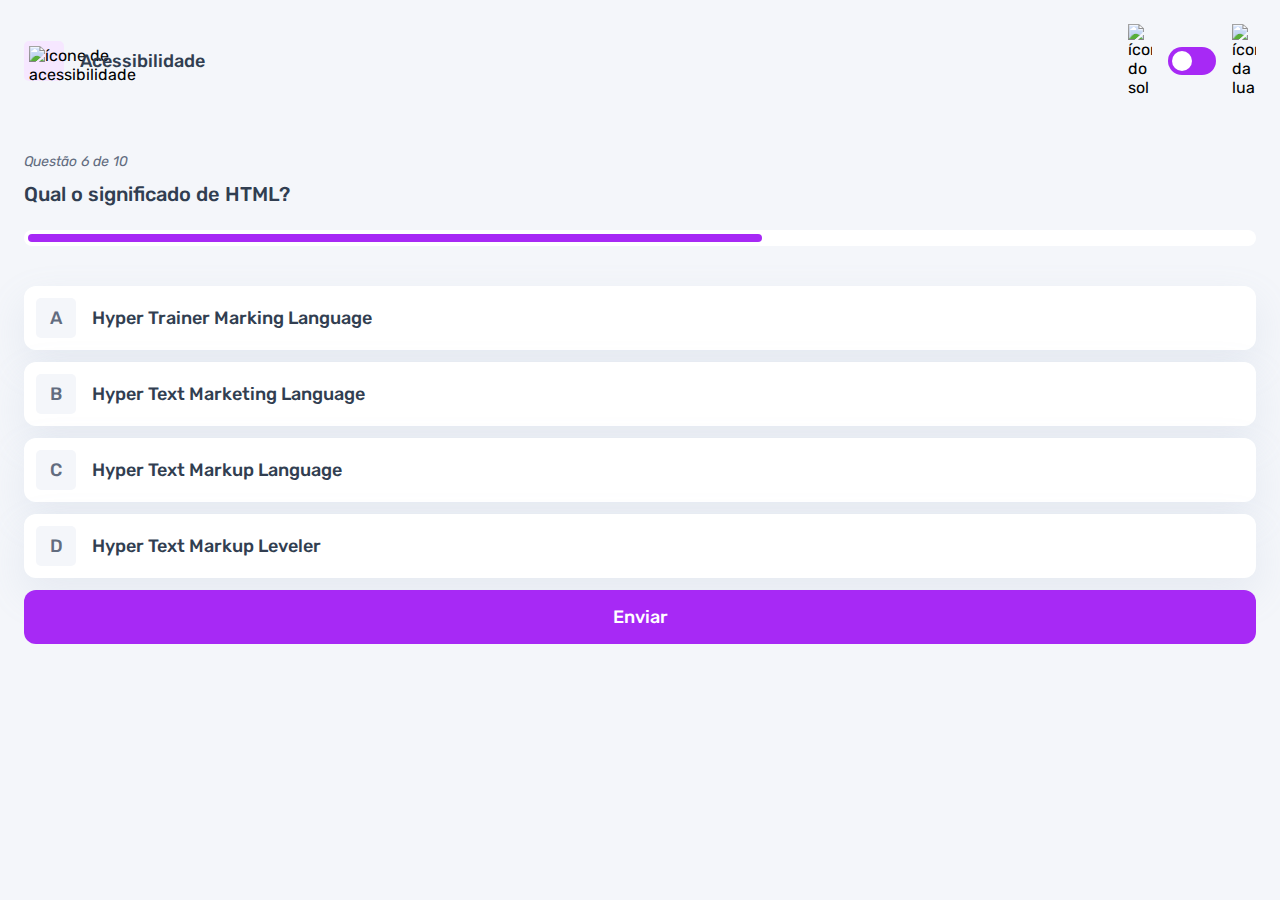
==== pages/quiz/quiz.html @ 0459c229 "adicionado o efeito de seleção nas alternativas" ====
<!DOCTYPE html>
<html lang="en">
<head>
    <meta charset="UTF-8">
    <meta name="viewport" content="width=device-width, initial-scale=1.0">
    <link rel="preconnect" href="https://fonts.googleapis.com">
    <link rel="preconnect" href="https://fonts.gstatic.com" crossorigin>
    <link href="https://fonts.googleapis.com/css2?family=Rubik:ital,wght@0,300..900;1,300..900&display=swap" rel="stylesheet">
    <link rel="stylesheet" href="quiz.css">
    <title>Quiz App</title>
</head>
<body>
    <header>
        <div class="assunto">
            <div class="assunto_icone">
                <img src="../../assets/images/icon-accessibility.svg" alt="ícone de acessibilidade">
            </div>

            <h1>Acessibilidade</h1>
        </div>

        <div class="tema">
            <img src="../../assets/images/icon-sun-dark.svg" alt="ícone do sol">
            <button>
                <div></div>
            </button>
            <img src="../../assets/images/icon-moon-dark.svg" alt="ícone da lua">
        </div>
    </header>

    <main>
        <section class="pergunta">
            <p>Questão 6 de 10</p>

            <h2>Qual o significado de HTML?</h2>

            <div class="barra_progresso">
                <div></div>
            </div>
        </section>

        <section class="alternativas">
            <form action="">
                <label for="alternativa_a">
                    <input type="radio" id="alternativa_a" name="alternativa">

                    <div>
                        <span>A</span>
                        Hyper Trainer Marking Language
                    </div>
                </label>

                <label for="alternativa_b">
                    <input type="radio" id="alternativa_b" name="alternativa">

                    <div>
                        <span>B</span>
                        Hyper Text Marketing Language
                    </div>
                </label>

                <label for="alternativa_c">
                    <input type="radio" id="alternativa_c" name="alternativa">

                    <div>
                        <span>C</span>
                        Hyper Text Markup Language
                    </div>
                </label>

                <label for="alternativa_d">
                    <input type="radio" id="alternativa_d" name="alternativa">

                    <div>
                        <span>D</span>
                        Hyper Text Markup Leveler
                    </div>
                </label>
            </form>

            <button>Enviar</button>
        </section>
    </main>
</body>
</html>
---- pages/quiz/quiz.css ----
* {
    margin: 0;
    padding: 0;
    box-sizing: border-box;
    font-family: "Rubik", sans-serif;
    -webkit-font-smoothing: antialiased;
}

:root {
    --bg-color: #f4f6fa;
    --purple: #a729f5;
    --primary-text-color: #313e51;
    --secondary-text-color: #626c7f;
    --button-bg: #fff;
    --shadow: 0px 16px 40px 0px rgba(143, 160, 193, 0.14);
    --bg-html: #fff1e9;
    --bg-css: #e0fdef;
    --bg-javascript: #ebf0ff;
    --bg-acessibilidade: #f6e7ff;
    --white: #fff;
    --green: #26d782;
    --red: #ee5454;
    --bg-mobile: url(../../assets/images/pattern-background-mobile-light.svg);
    --bg-desktop: url(../../assets/images/pattern-background-desktop-light.svg);
}

body.escuro {
    --bg-color: #313e51;
    --bg-mobile: url(../../assets/images/pattern-background-mobile-dark.svg);
    --bg-desktop: url(../../assets/images/pattern-background-desktop-dark.svg);
    --primary-text-color: #fff;
    --secondary-text-color: #abc1e1;
    --button-bg: #3b4d66;
    --shadow: 0px 16px 40px 0px rgba(49, 62, 81, 0.14);
}

body {
    height: 100svh;
    background: var(--bg-mobile) var(--bg-color);
    background-repeat: no-repeat;
    background-size: cover;
}

header {
    display: flex;
    justify-content: space-between;
    padding: 16px 24px;
}

.assunto {
    display: flex;
    align-items: center;
    gap: 16px;
}

.assunto_icone {
    background: var(--bg-acessibilidade);
    width: 40px;
    height: 40px;
    padding: 5px;
    border-radius: 5px;
}

.assunto_icone img {
    width: 100%;
}

.assunto h1 {
    font-size: 18px;
    font-weight: 500;
    color: var(--primary-text-color);
}

.tema {
    padding: 8px 0;
    display: flex;
    align-items: center;
    gap: 8px;
}

.tema img {
    width: 16px;
}

.tema button {
    height: 20px;
    width: 32px;
    background: var(--purple);
    border: 0;
    border-radius: 999px;
    padding: 4px;
}

.tema button div {
    background: var(--white);
    width: 12px;
    height: 12px;
    border-radius: 999px;
}

main {
    padding: 32px 24px;
}

.pergunta {
    margin-bottom: 40px;
}

.pergunta p {
    font-style: italic;
    font-size: 14px;
    color: var(--secondary-text-color);
    margin-bottom: 12px;
}

.pergunta h2 {
    font-size: 20px;
    font-weight: 500;
    color: var(--primary-text-color);
    line-height: 24px;
    margin-bottom: 24px;
}

.barra_progresso {
    background: var(--button-bg);
    height: 16px;
    padding: 4px;
    border-radius: 999px;
}

.barra_progresso div {
    height: 100%;
    width: 60%;
    background: var(--purple);
    border-radius: 999px;
}

.alternativas form {
    display: flex;
    flex-direction: column;
    gap: 12px;
    margin-bottom: 12px;
}

.alternativas label {
    display: block;
    background: var(--button-bg);
    padding: 12px;
    font-size: 18px;
    font-weight: 500;
    border-radius: 12px;
    box-shadow: var(--shadow);
    color: var(--primary-text-color);
}

.alternativas label:has(input:checked) {
    outline: 3px solid var(--purple);

    & span {
        background: var(--purple);
        color: var(--white);
    }
}

.alternativas input {
    display: none;
}

.alternativas div {
    display: flex;
    align-items: center;
    gap: 16px;
}

.alternativas div span {
    display: block;
    width: 40px;
    height: 40px;
    background: var(--bg-color);
    border-radius: 5px;
    color: var(--secondary-text-color);

    display: flex;
    align-items: center;
    justify-content: center;
    flex-shrink: 0;
}

.alternativas button {
    padding: 16px;
    border-radius: 12px;
    border: none;
    background: var(--purple);
    color: var(--white);
    width: 100%;

    font-size: 18px;
    font-weight: 500;
}

@media(min-width:1100px) {
    .tema {
        gap: 16px;
    }

    .tema img {
        width: 24px;
    }

    .tema button {
        width: 48px;
        height: 28px;
    }

    .tema button div {
        width: 20px;
        height: 20px;
    }
}
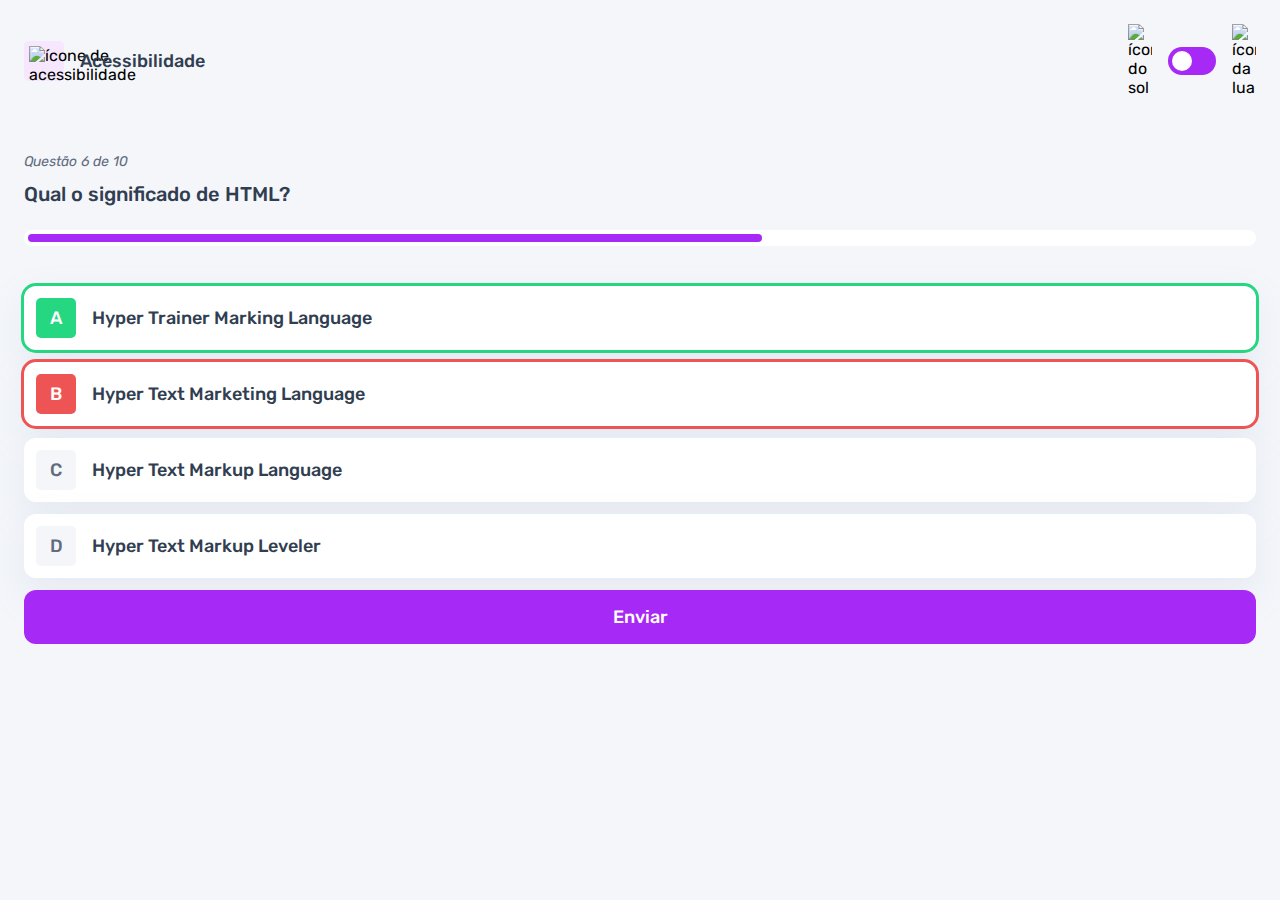
==== commit b2bdf17e: "adicionado o efeito para alternativas corretas e erradas" ====
--- a/pages/quiz/quiz.html
+++ b/pages/quiz/quiz.html
@@ -41,7 +41,7 @@
 
         <section class="alternativas">
             <form action="">
-                <label for="alternativa_a">
+                <label for="alternativa_a" id="correta">
                     <input type="radio" id="alternativa_a" name="alternativa">
 
                     <div>
@@ -50,7 +50,7 @@
                     </div>
                 </label>
 
-                <label for="alternativa_b">
+                <label for="alternativa_b" id="errada">
                     <input type="radio" id="alternativa_b" name="alternativa">
 
                     <div>
--- a/pages/quiz/quiz.css
+++ b/pages/quiz/quiz.css
@@ -162,6 +162,24 @@
     }
 }
 
+.alternativas label#correta {
+    outline: 3px solid var(--green);
+
+    & span {
+        background: var(--green);
+        color: var(--white);
+    }
+}
+
+.alternativas label#errada {
+    outline: 3px solid var(--red);
+
+    & span {
+        background: var(--red);
+        color: var(--white);
+    }
+}
+
 .alternativas input {
     display: none;
 }
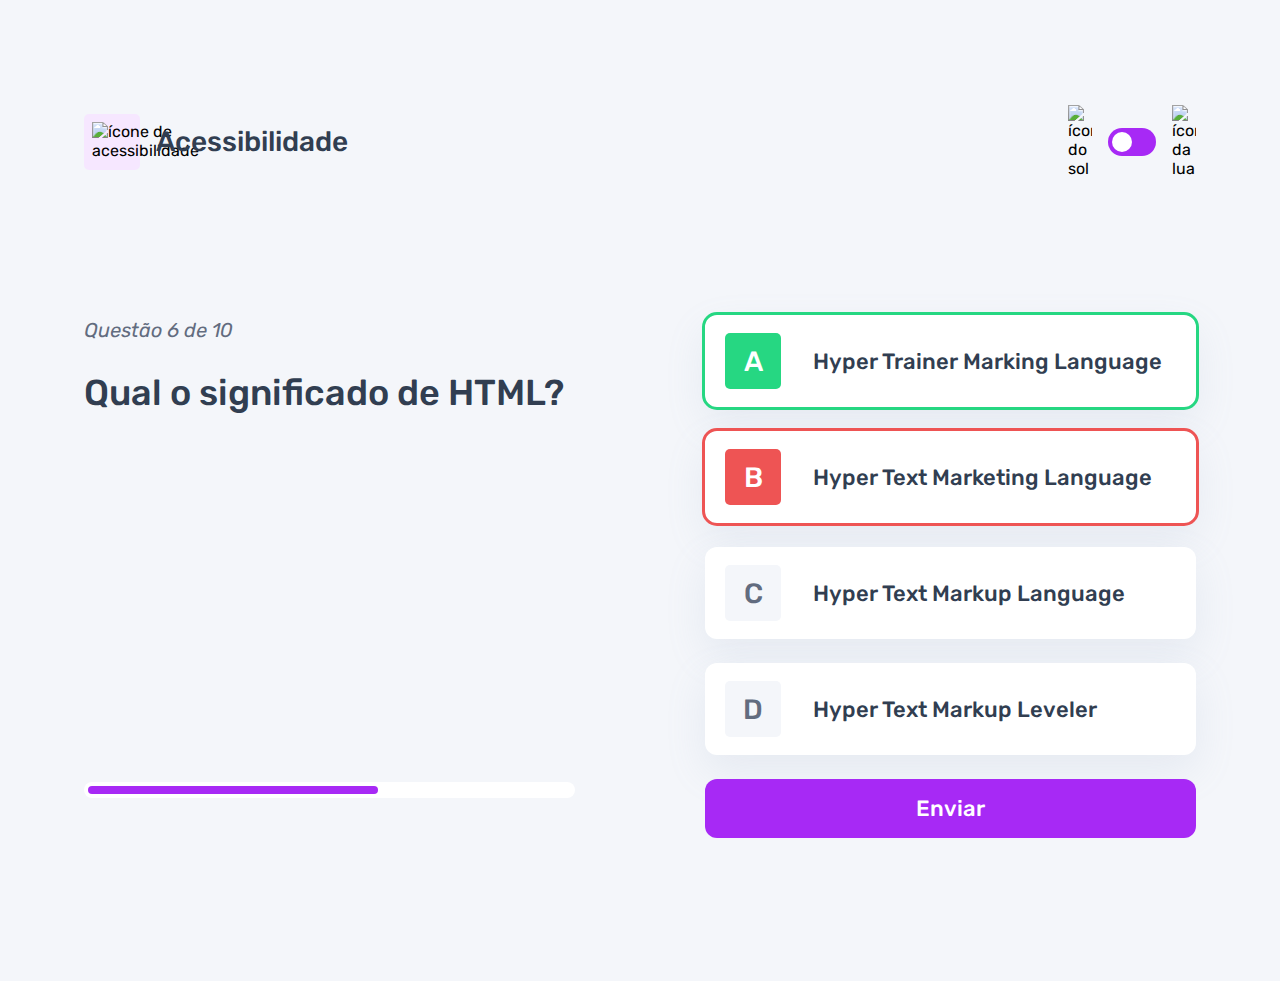
==== commit 7d8f4b2d: "adicionada a responsividade para o desktop" ====
--- a/pages/quiz/quiz.html
+++ b/pages/quiz/quiz.html
@@ -30,10 +30,11 @@
 
     <main>
         <section class="pergunta">
-            <p>Questão 6 de 10</p>
-
-            <h2>Qual o significado de HTML?</h2>
-
+            <div>
+                <p>Questão 6 de 10</p>
+                
+                <h2>Qual o significado de HTML?</h2>
+            </div>
             <div class="barra_progresso">
                 <div></div>
             </div>
--- a/pages/quiz/quiz.css
+++ b/pages/quiz/quiz.css
@@ -217,6 +217,22 @@
 }
 
 @media(min-width:1100px) {
+    header {
+        margin-block: 81px;
+        max-width: 1160px;
+        margin-inline: auto;
+    }
+
+    .assunto_icone {
+        width: 56px;
+        height: 56px;
+        padding: 8px;
+    }
+
+    .assunto h1 {
+        font-size: 28px;
+    }
+
     .tema {
         gap: 16px;
     }
@@ -234,4 +250,57 @@
         width: 20px;
         height: 20px;
     }
+
+    main {
+        max-width: 1160px;
+        margin-inline: auto;
+
+        display: flex;
+        gap: 130px;
+    }
+
+    section {
+        width: 100%;
+    }
+
+    .pergunta {
+        display: flex;
+        flex-direction: column;
+        justify-content: space-between;
+    }
+
+    .pergunta p {
+        font-size: 20px;
+        line-height: 30px;
+        margin-bottom: 27px;
+    }
+
+    .pergunta h2 {
+        font-size: 36px;
+        line-height: 42px;
+    }
+
+    .alternativas form {
+        gap: 24px;
+        margin-bottom: 24px;
+    }
+
+    .alternativas label {
+        font-size: 22px;
+        padding: 18px 20px;
+    }
+
+    .alternativas div {
+        gap: 32px;
+    }
+
+    .alternativas div span {
+        width: 56px;
+        height: 56px;
+        font-size: 28px;
+    }
+
+    .alternativas button {
+        font-size: 22px;
+    }
 }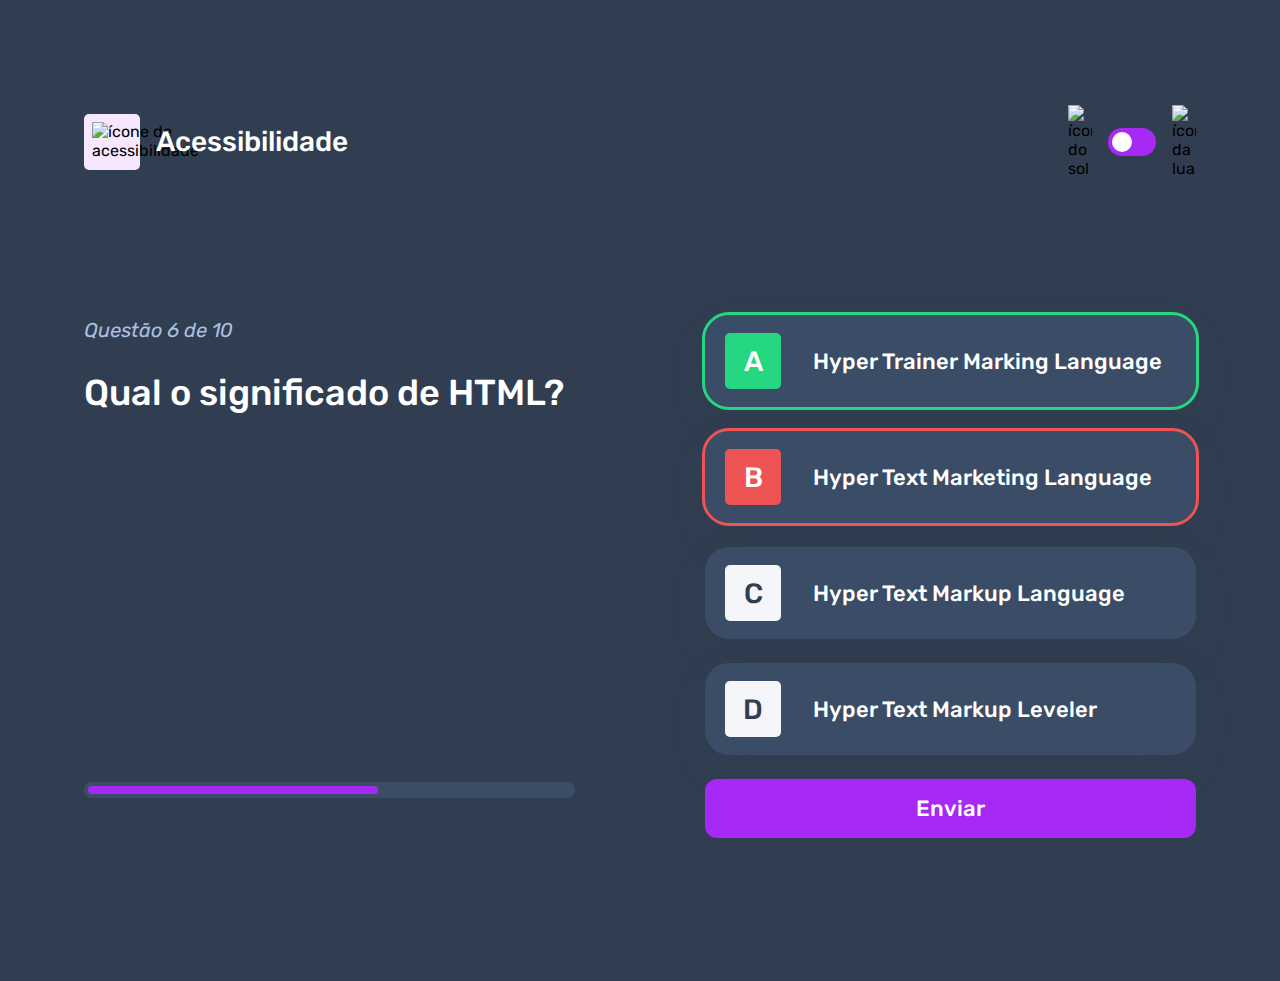
==== commit 11227c78: "ajuste das cores no tema dark" ====
--- a/pages/quiz/quiz.html
+++ b/pages/quiz/quiz.html
@@ -9,7 +9,7 @@
     <link rel="stylesheet" href="quiz.css">
     <title>Quiz App</title>
 </head>
-<body>
+<body class="escuro">
     <header>
         <div class="assunto">
             <div class="assunto_icone">
--- a/pages/quiz/quiz.css
+++ b/pages/quiz/quiz.css
@@ -8,7 +8,10 @@
 
 :root {
     --bg-color: #f4f6fa;
+    --bg-span: #f4f6fa;
+    --color-span: #626c7f;
     --purple: #a729f5;
+    --purple-hover: rgba(167, 41, 245, 0.7);
     --primary-text-color: #313e51;
     --secondary-text-color: #626c7f;
     --button-bg: #fff;
@@ -26,6 +29,7 @@
 
 body.escuro {
     --bg-color: #313e51;
+    --color-span: #313e51;
     --bg-mobile: url(../../assets/images/pattern-background-mobile-dark.svg);
     --bg-desktop: url(../../assets/images/pattern-background-desktop-dark.svg);
     --primary-text-color: #fff;
@@ -151,6 +155,14 @@
     border-radius: 12px;
     box-shadow: var(--shadow);
     color: var(--primary-text-color);
+    cursor: pointer;
+}
+
+.alternativas label:hover {
+    & span {
+        background: var(--bg-acessibilidade);
+        color: var(--purple);
+    }
 }
 
 .alternativas label:has(input:checked) {
@@ -194,9 +206,9 @@
     display: block;
     width: 40px;
     height: 40px;
-    background: var(--bg-color);
+    background: var(--bg-span);
     border-radius: 5px;
-    color: var(--secondary-text-color);
+    color: var(--color-span);
 
     display: flex;
     align-items: center;
@@ -214,6 +226,12 @@
 
     font-size: 18px;
     font-weight: 500;
+    transition: background 0.3s;
+}
+
+.alternativas button:hover {
+    background: var(--purple-hover);
+    cursor: pointer;
 }
 
 @media(min-width:1100px) {
@@ -288,6 +306,7 @@
     .alternativas label {
         font-size: 22px;
         padding: 18px 20px;
+        border-radius: 24px;
     }
 
     .alternativas div {
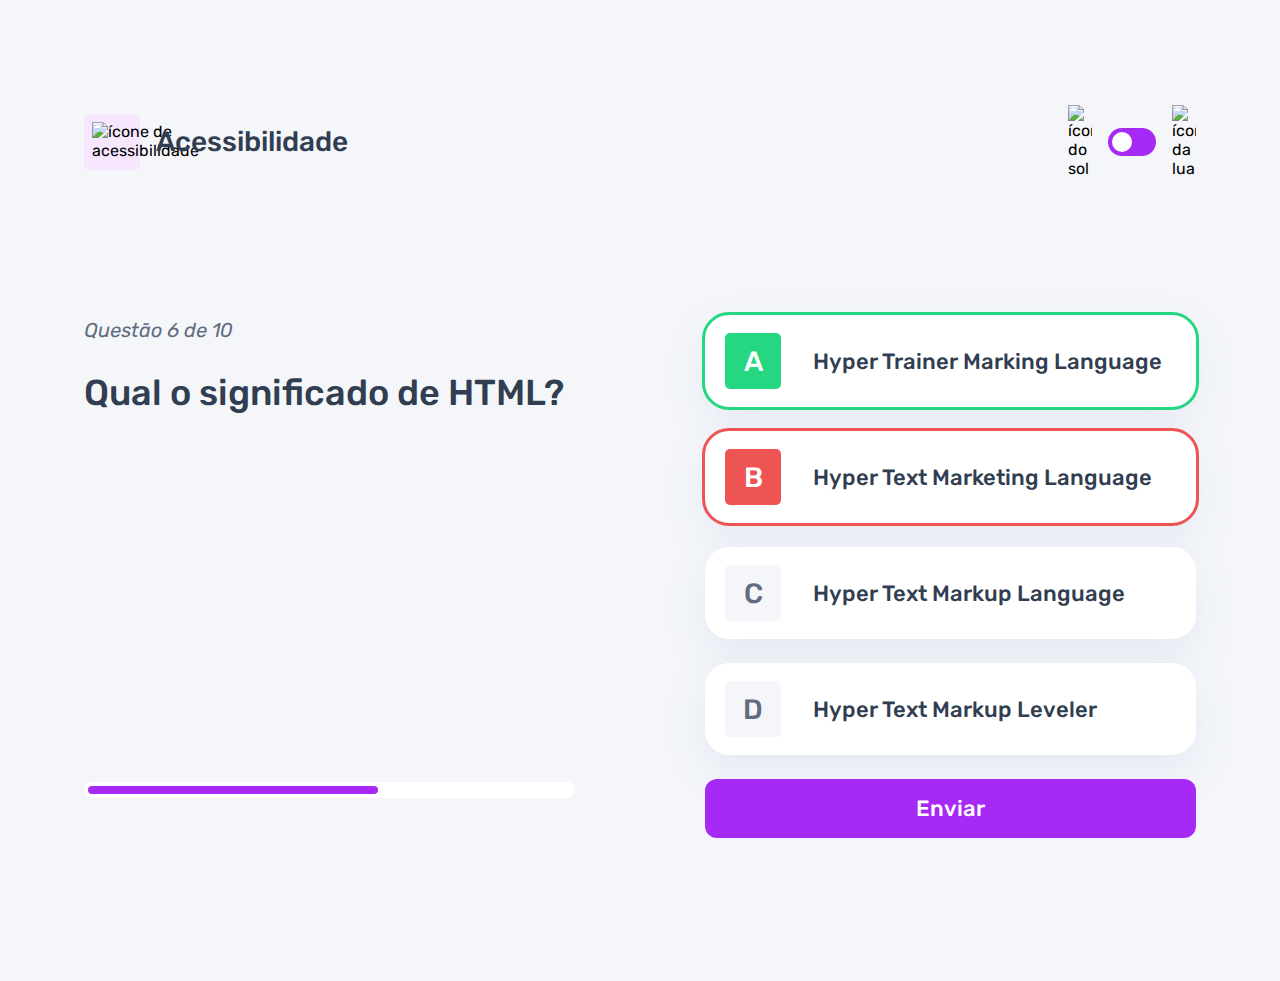
==== commit a933dbb5: "ajuste do fundo para o desktop no quiz.html" ====
--- a/pages/quiz/quiz.html
+++ b/pages/quiz/quiz.html
@@ -9,7 +9,7 @@
     <link rel="stylesheet" href="quiz.css">
     <title>Quiz App</title>
 </head>
-<body class="escuro">
+<body>
     <header>
         <div class="assunto">
             <div class="assunto_icone">
--- a/pages/quiz/quiz.css
+++ b/pages/quiz/quiz.css
@@ -235,6 +235,12 @@
 }
 
 @media(min-width:1100px) {
+    body {
+        background: var(--bg-desktop) var(--bg-color);
+        background-size: cover;
+        background-repeat: no-repeat;
+    }
+
     header {
         margin-block: 81px;
         max-width: 1160px;
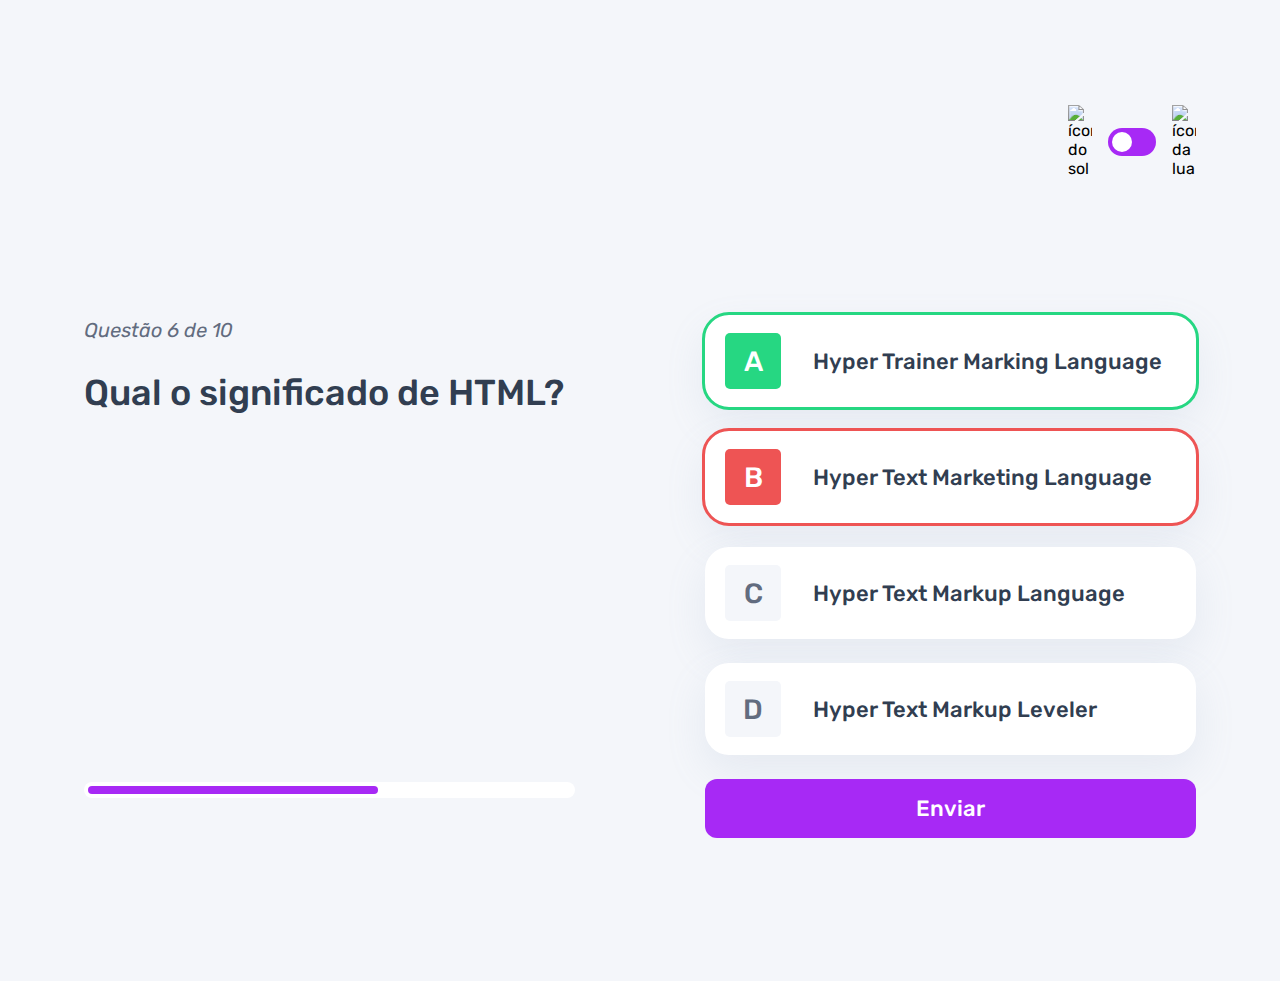
==== commit 40afdcb5: "alteração dinâmica do assunto da página" ====
--- a/pages/quiz/quiz.html
+++ b/pages/quiz/quiz.html
@@ -7,16 +7,17 @@
     <link rel="preconnect" href="https://fonts.gstatic.com" crossorigin>
     <link href="https://fonts.googleapis.com/css2?family=Rubik:ital,wght@0,300..900;1,300..900&display=swap" rel="stylesheet">
     <link rel="stylesheet" href="quiz.css">
+    <script src="./quiz.js" type="module" defer></script>
     <title>Quiz App</title>
 </head>
 <body>
     <header>
         <div class="assunto">
             <div class="assunto_icone">
-                <img src="../../assets/images/icon-accessibility.svg" alt="ícone de acessibilidade">
+                <img src="" alt="">
             </div>
 
-            <h1>Acessibilidade</h1>
+            <h1></h1>
         </div>
 
         <div class="tema">
--- a/pages/quiz/quiz.css
+++ b/pages/quiz/quiz.css
@@ -58,11 +58,26 @@
 }
 
 .assunto_icone {
-    background: var(--bg-acessibilidade);
     width: 40px;
     height: 40px;
     padding: 5px;
     border-radius: 5px;
+}
+
+.assunto_icone.html {
+    background: var(--bg-html);
+}
+
+.assunto_icone.css {
+    background: var(--bg-css);
+}
+
+.assunto_icone.javascript {
+    background: var(--bg-javascript);
+}
+
+.assunto_icone.acessibilidade {
+    background: var(--bg-acessibilidade);
 }
 
 .assunto_icone img {
@@ -93,6 +108,8 @@
     border: 0;
     border-radius: 999px;
     padding: 4px;
+    display: flex;
+    cursor: pointer;
 }
 
 .tema button div {
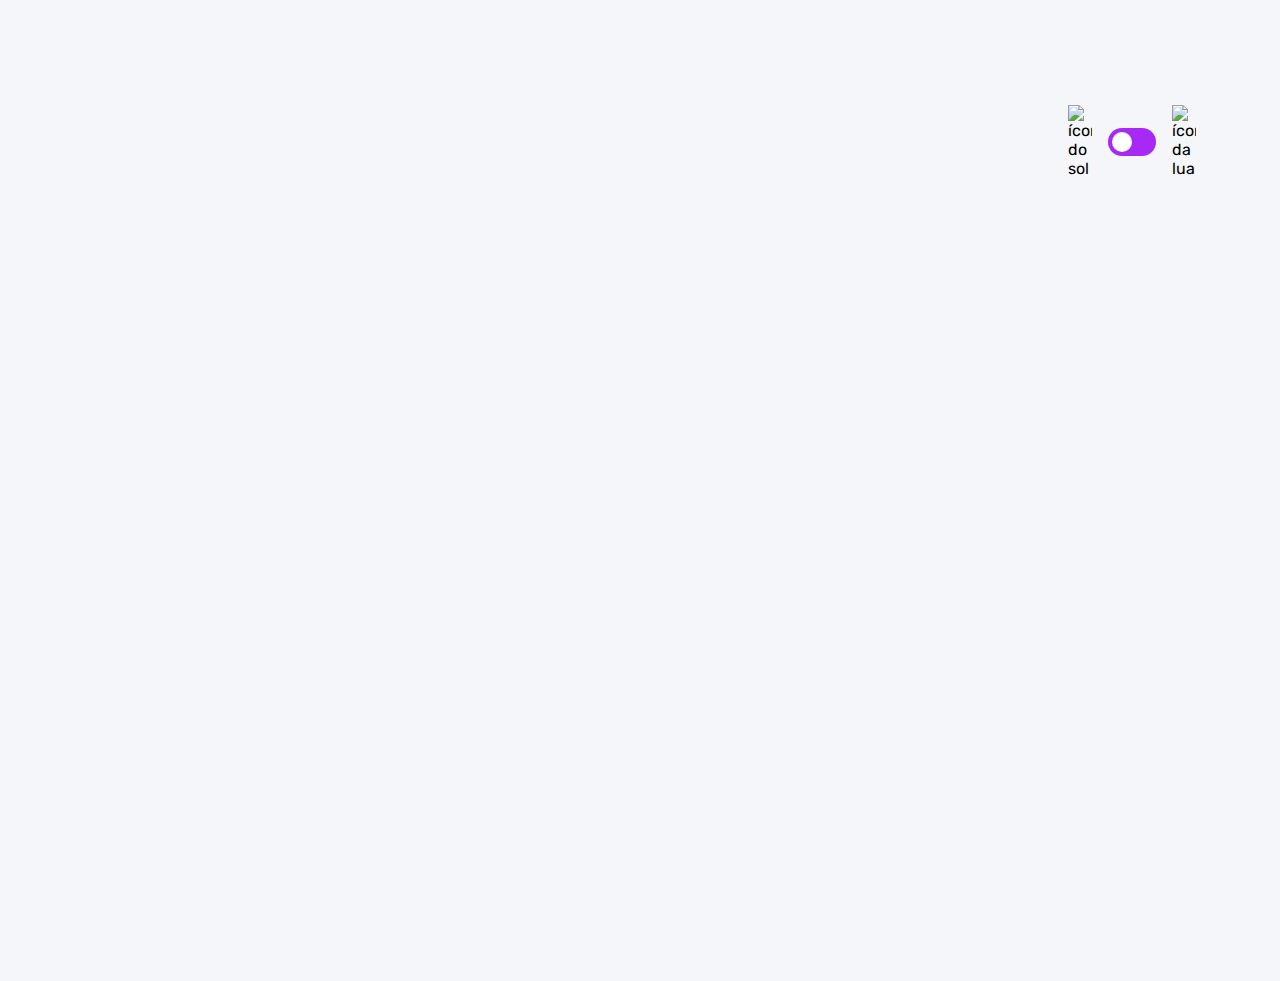
==== commit fe4d8c26: "adicionadas as funções de buscar as perguntas e montar as perguntas no html" ====
--- a/pages/quiz/quiz.html
+++ b/pages/quiz/quiz.html
@@ -30,58 +30,7 @@
     </header>
 
     <main>
-        <section class="pergunta">
-            <div>
-                <p>Questão 6 de 10</p>
-                
-                <h2>Qual o significado de HTML?</h2>
-            </div>
-            <div class="barra_progresso">
-                <div></div>
-            </div>
-        </section>
-
-        <section class="alternativas">
-            <form action="">
-                <label for="alternativa_a" id="correta">
-                    <input type="radio" id="alternativa_a" name="alternativa">
-
-                    <div>
-                        <span>A</span>
-                        Hyper Trainer Marking Language
-                    </div>
-                </label>
-
-                <label for="alternativa_b" id="errada">
-                    <input type="radio" id="alternativa_b" name="alternativa">
-
-                    <div>
-                        <span>B</span>
-                        Hyper Text Marketing Language
-                    </div>
-                </label>
-
-                <label for="alternativa_c">
-                    <input type="radio" id="alternativa_c" name="alternativa">
-
-                    <div>
-                        <span>C</span>
-                        Hyper Text Markup Language
-                    </div>
-                </label>
-
-                <label for="alternativa_d">
-                    <input type="radio" id="alternativa_d" name="alternativa">
-
-                    <div>
-                        <span>D</span>
-                        Hyper Text Markup Leveler
-                    </div>
-                </label>
-            </form>
-
-            <button>Enviar</button>
-        </section>
+        
     </main>
 </body>
 </html>--- a/pages/quiz/quiz.css
+++ b/pages/quiz/quiz.css
@@ -151,7 +151,6 @@
 
 .barra_progresso div {
     height: 100%;
-    width: 60%;
     background: var(--purple);
     border-radius: 999px;
 }
